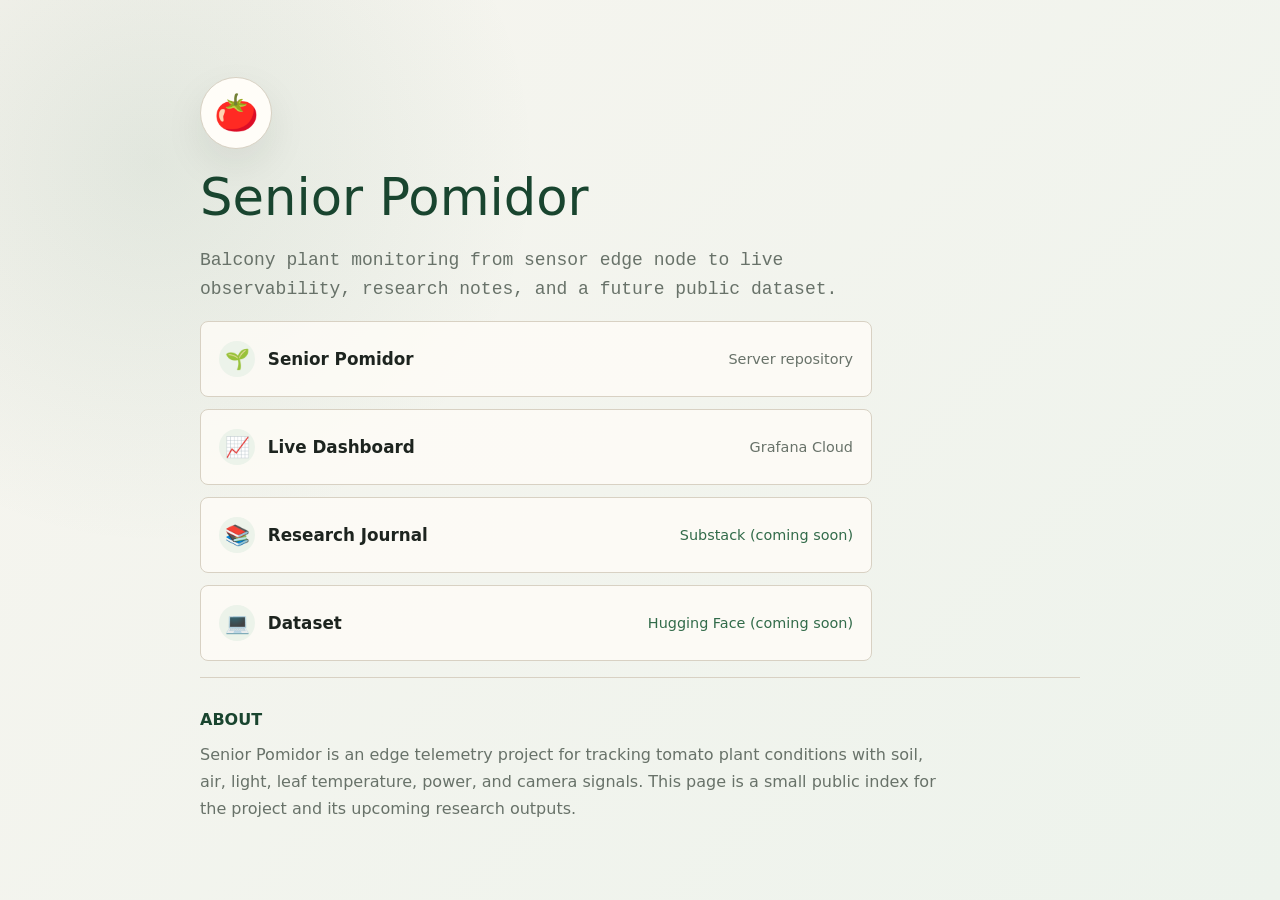
==== index.html @ fc08e9f3 "Point landing page to public server repository" ====
<!doctype html>
<html lang="en">
  <head>
    <meta charset="utf-8">
    <meta name="viewport" content="width=device-width, initial-scale=1">
    <meta
      name="description"
      content="Senior Pomidor is a balcony plant monitoring project with edge telemetry, dashboarding, research notes, and an open dataset roadmap."
    >
    <title>Senior Pomidor</title>
    <link rel="stylesheet" href="styles.css">
  </head>
  <body>
    <main>
      <section class="hero" aria-labelledby="title">
        <div class="mark" aria-hidden="true">&#x1f345;</div>
        <h1 id="title">Senior Pomidor</h1>
        <p class="summary">
          Balcony plant monitoring from sensor edge node to live observability,
          research notes, and a future public dataset.
        </p>
      </section>

      <nav class="links" aria-label="Project links">
        <a class="link" href="https://github.com/cracketus/senior-pomidor-server">
          <span class="label"><span class="icon" aria-hidden="true">&#x1f331;</span>Senior Pomidor</span>
          <span class="meta">Server repository</span>
        </a>
        <a class="link" href="https://stoutibex436.grafana.net/public-dashboards/a2351e3f708642dfa676d7c4c9683a00">
          <span class="label"><span class="icon" aria-hidden="true">&#x1f4c8;</span>Live Dashboard</span>
          <span class="meta">Grafana Cloud</span>
        </a>
        <a class="link stub" href="#research-journal" id="research-journal">
          <span class="label"><span class="icon" aria-hidden="true">&#x1f4da;</span>Research Journal</span>
          <span class="meta">Substack (coming soon)</span>
        </a>
        <a class="link stub" href="#dataset" id="dataset">
          <span class="label"><span class="icon" aria-hidden="true">&#x1f4bb;</span>Dataset</span>
          <span class="meta">Hugging Face (coming soon)</span>
        </a>
      </nav>

      <section class="about" id="about" aria-labelledby="about-title">
        <h2 id="about-title">About</h2>
        <p>
          Senior Pomidor is an edge telemetry project for tracking tomato plant
          conditions with soil, air, light, leaf temperature, power, and camera
          signals. This page is a small public index for the project and its
          upcoming research outputs.
        </p>
      </section>
    </main>
  </body>
</html>
---- styles.css ----
:root {
  color-scheme: light;
  --bg: #f7f5ef;
  --text: #1d241f;
  --muted: #687269;
  --line: #d8d1c3;
  --panel: #fffdf8;
  --accent: #326b4a;
  --accent-strong: #19452f;
}

* {
  box-sizing: border-box;
}

body {
  min-height: 100vh;
  margin: 0;
  font-family:
    Inter, ui-sans-serif, system-ui, -apple-system, BlinkMacSystemFont,
    "Segoe UI", sans-serif;
  background:
    radial-gradient(circle at 12% 18%, rgba(50, 107, 74, 0.1), transparent 24rem),
    linear-gradient(135deg, #f7f5ef 0%, #edf3ec 100%);
  color: var(--text);
}

main {
  width: min(100% - 2rem, 880px);
  min-height: 100vh;
  margin: 0 auto;
  display: grid;
  align-content: center;
  gap: 1rem;
  padding: 4rem 0;
}

.hero {
  display: grid;
  gap: 1.5rem;
}

.mark {
  width: 4.5rem;
  height: 4.5rem;
  display: grid;
  place-items: center;
  border: 1px solid var(--line);
  border-radius: 50%;
  background: var(--panel);
  box-shadow: 0 1rem 2.5rem rgba(29, 36, 31, 0.08);
  font-size: 2.25rem;
}

h1 {
  margin: 0;
  color: var(--accent-strong);
  font-size: clamp(1rem, 4vw, 4.5rem);
  line-height: 0.94;
  font-weight: 400;
}

.summary {
  max-width: 42rem;
  margin: 0;
  color: var(--muted);
  font-size: 1.125rem;
  line-height: 1.65;
  font-family: 'Courier New', Courier, monospace;
}

.links {
  display: grid;
  gap: 0.75rem;
  max-width: 42rem;
}

.link {
  display: flex;
  min-height: 4.75rem;
  align-items: center;
  justify-content: space-between;
  gap: 1rem;
  padding: 1rem 1.125rem;
  border: 1px solid var(--line);
  border-radius: 8px;
  background: rgba(255, 253, 248, 0.78);
  color: var(--text);
  text-decoration: none;
  transition:
    border-color 160ms ease,
    background 160ms ease,
    transform 160ms ease;
}

.link:hover,
.link:focus-visible {
  border-color: rgba(50, 107, 74, 0.55);
  background: var(--panel);
  transform: translateY(-1px);
  outline: none;
}

.label {
  display: flex;
  align-items: center;
  gap: 0.8rem;
  font-size: 1.05rem;
  font-weight: 680;
}

.icon {
  width: 2.25rem;
  height: 2.25rem;
  display: grid;
  flex: 0 0 auto;
  place-items: center;
  border-radius: 50%;
  background: #ecf3ea;
  font-size: 1.25rem;
}

.meta {
  flex: 0 0 auto;
  color: var(--muted);
  font-size: 0.9rem;
}

.stub .meta {
  color: var(--accent);
}

.about {
  border-top: 1px solid var(--line);
  padding-top: 2rem;
}

h2 {
  margin: 0 0 0.75rem;
  color: var(--accent-strong);
  font-size: 1rem;
  letter-spacing: 0;
  text-transform: uppercase;
}

.about p {
  max-width: 46rem;
  margin: 0;
  color: var(--muted);
  line-height: 1.7;
}

@media (max-width: 620px) {
  main {
    width: min(100% - 1.25rem, 880px);
    padding: 2.5rem 0;
    gap: 2.25rem;
  }

  h1 {
    font-size: 3.4rem;
  }

  .link {
    align-items: flex-start;
    flex-direction: column;
  }

  .meta {
    padding-left: 3.05rem;
  }
}
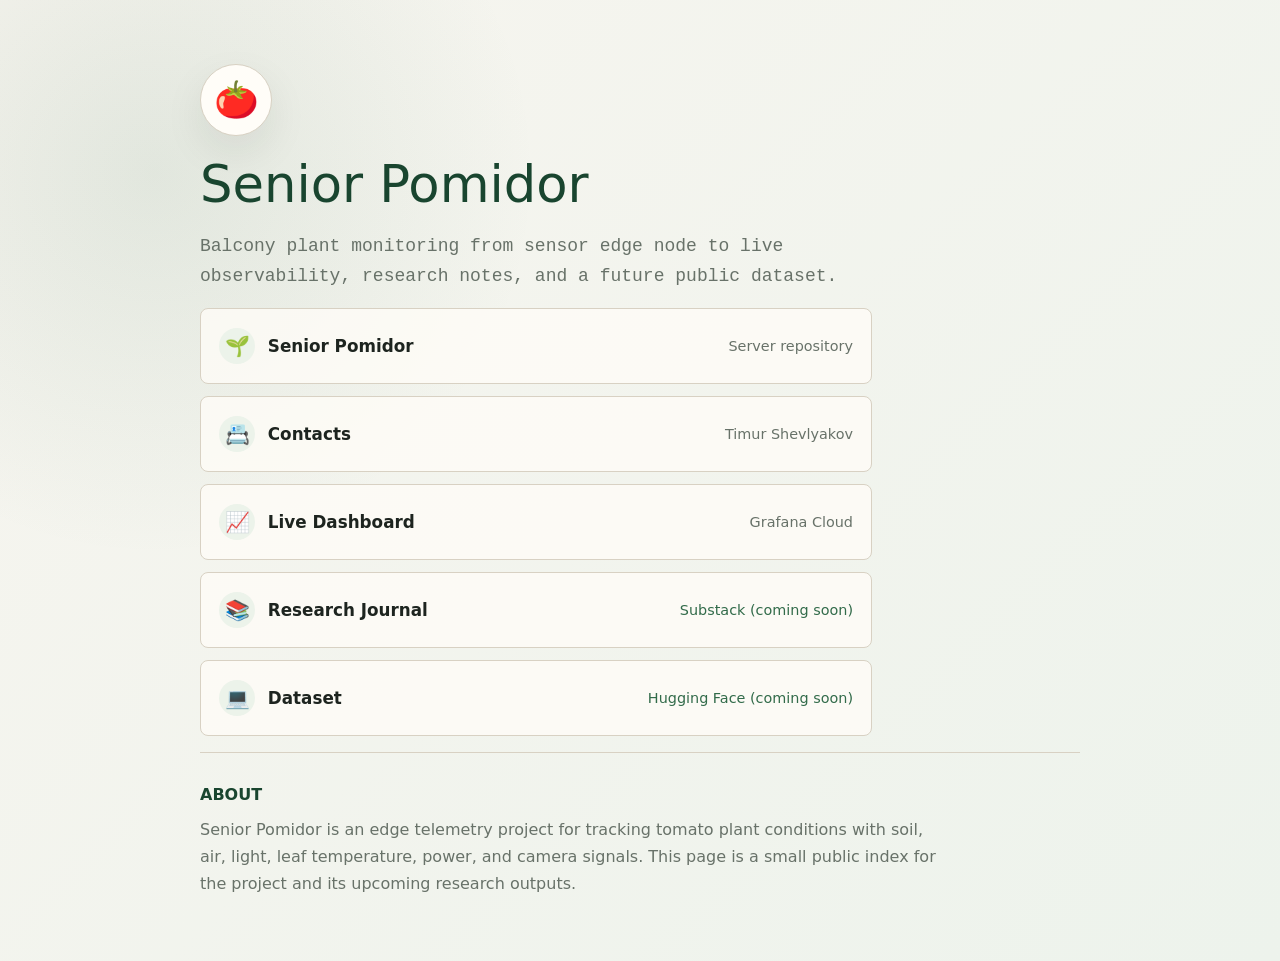
==== commit da416341: "Add contacts link to main landing page" ====
--- a/index.html
+++ b/index.html
@@ -26,6 +26,10 @@
           <span class="label"><span class="icon" aria-hidden="true">&#x1f331;</span>Senior Pomidor</span>
           <span class="meta">Server repository</span>
         </a>
+        <a class="link" href="/contacts/">
+          <span class="label"><span class="icon" aria-hidden="true">&#x1f4c7;</span>Contacts</span>
+          <span class="meta">Timur Shevlyakov</span>
+        </a>
         <a class="link" href="https://stoutibex436.grafana.net/public-dashboards/a2351e3f708642dfa676d7c4c9683a00">
           <span class="label"><span class="icon" aria-hidden="true">&#x1f4c8;</span>Live Dashboard</span>
           <span class="meta">Grafana Cloud</span>
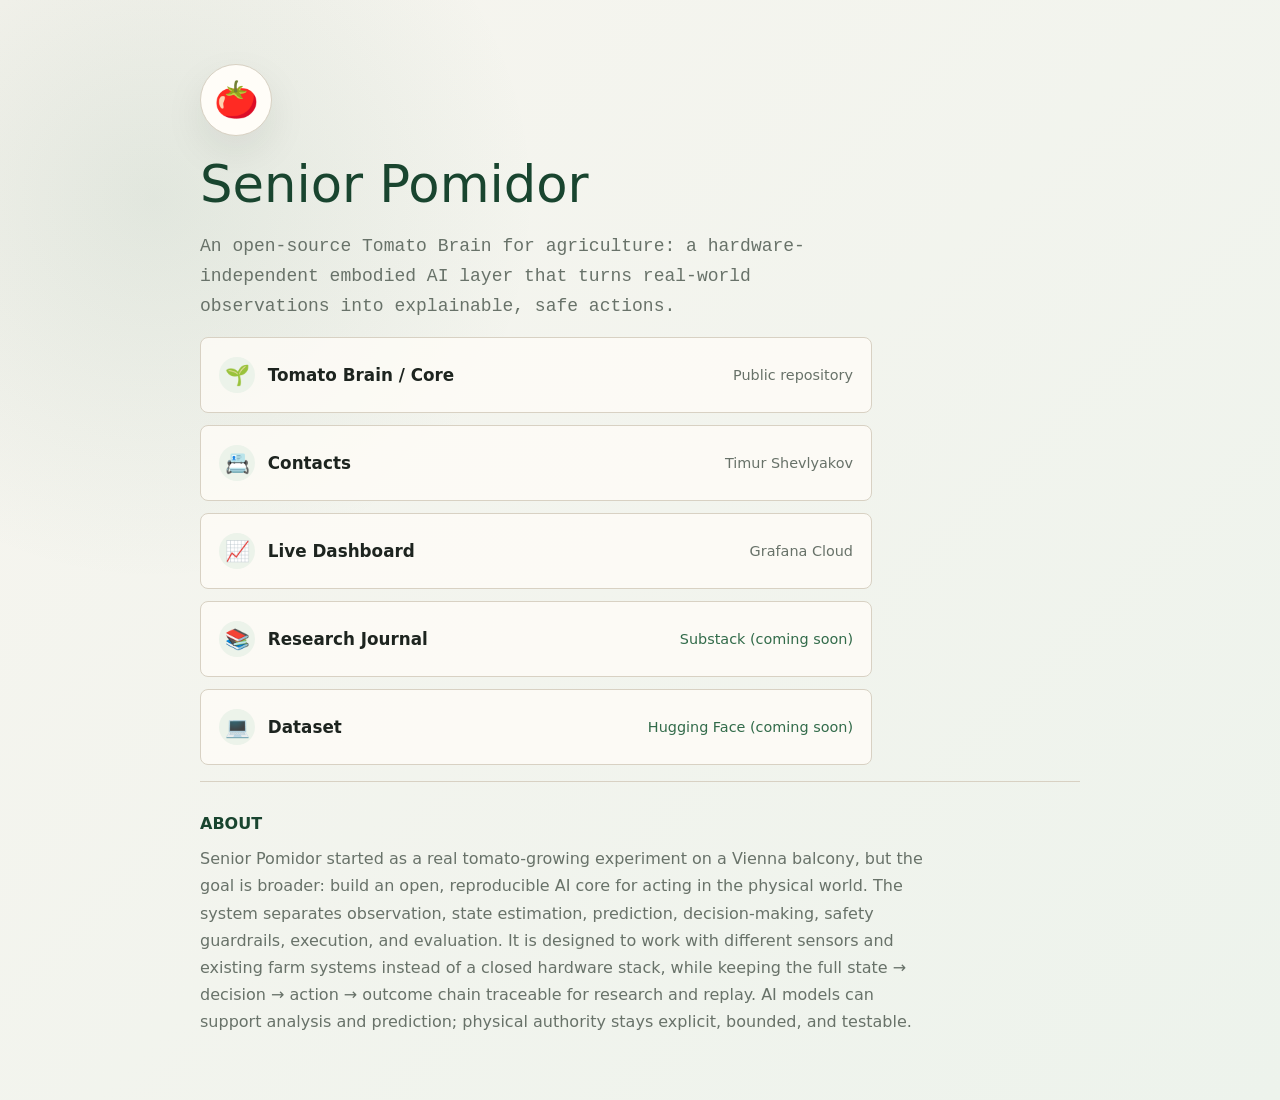
==== commit 2d11f8da: "Revise landing copy around Tomato Brain philosophy" ====
--- a/index.html
+++ b/index.html
@@ -5,9 +5,9 @@
     <meta name="viewport" content="width=device-width, initial-scale=1">
     <meta
       name="description"
-      content="Senior Pomidor is a balcony plant monitoring project with edge telemetry, dashboarding, research notes, and an open dataset roadmap."
+      content="Senior Pomidor is an open-source embodied AI research project building a hardware-independent decision and control layer for agriculture."
     >
-    <title>Senior Pomidor</title>
+    <title>Senior Pomidor · Tomato Brain</title>
     <link rel="stylesheet" href="styles.css">
   </head>
   <body>
@@ -16,15 +16,15 @@
         <div class="mark" aria-hidden="true">&#x1f345;</div>
         <h1 id="title">Senior Pomidor</h1>
         <p class="summary">
-          Balcony plant monitoring from sensor edge node to live observability,
-          research notes, and a future public dataset.
+          An open-source Tomato Brain for agriculture: a hardware-independent embodied AI layer
+          that turns real-world observations into explainable, safe actions.
         </p>
       </section>
 
       <nav class="links" aria-label="Project links">
         <a class="link" href="https://github.com/cracketus/senior-pomidor-server">
-          <span class="label"><span class="icon" aria-hidden="true">&#x1f331;</span>Senior Pomidor</span>
-          <span class="meta">Server repository</span>
+          <span class="label"><span class="icon" aria-hidden="true">&#x1f331;</span>Tomato Brain / Core</span>
+          <span class="meta">Public repository</span>
         </a>
         <a class="link" href="/contacts/">
           <span class="label"><span class="icon" aria-hidden="true">&#x1f4c7;</span>Contacts</span>
@@ -47,10 +47,14 @@
       <section class="about" id="about" aria-labelledby="about-title">
         <h2 id="about-title">About</h2>
         <p>
-          Senior Pomidor is an edge telemetry project for tracking tomato plant
-          conditions with soil, air, light, leaf temperature, power, and camera
-          signals. This page is a small public index for the project and its
-          upcoming research outputs.
+          Senior Pomidor started as a real tomato-growing experiment on a Vienna balcony,
+          but the goal is broader: build an open, reproducible AI core for acting in the
+          physical world. The system separates observation, state estimation, prediction,
+          decision-making, safety guardrails, execution, and evaluation. It is designed to
+          work with different sensors and existing farm systems instead of a closed hardware
+          stack, while keeping the full state → decision → action → outcome chain traceable
+          for research and replay. AI models can support analysis and prediction; physical
+          authority stays explicit, bounded, and testable.
         </p>
       </section>
     </main>
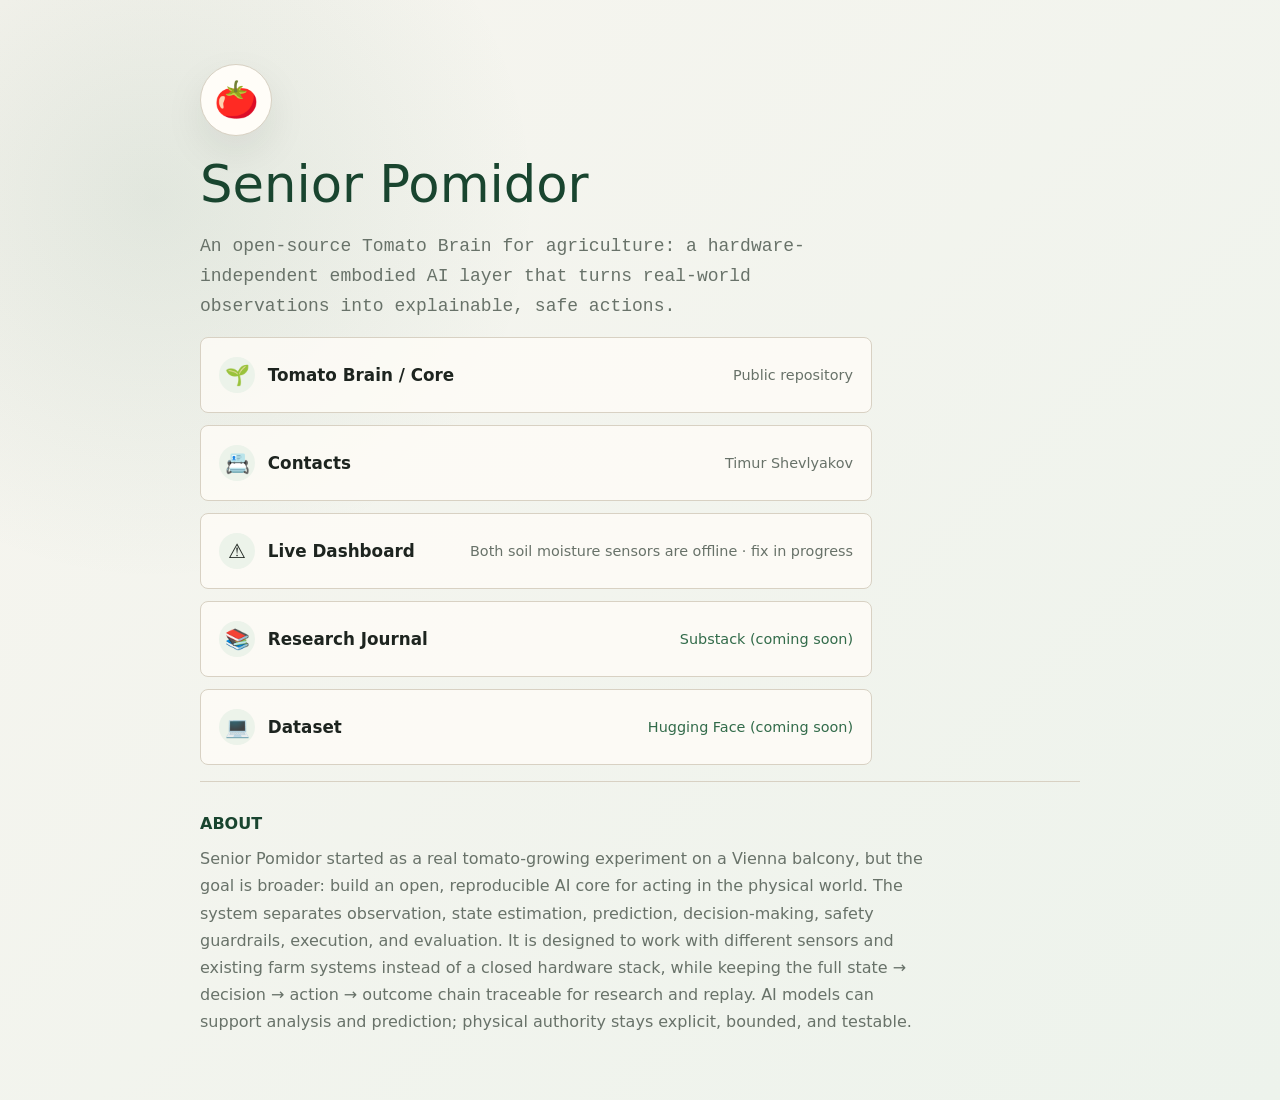
==== commit 856a9d3a: "docs(site): mark soil moisture sensor outage" ====
--- a/index.html
+++ b/index.html
@@ -30,9 +30,9 @@
           <span class="label"><span class="icon" aria-hidden="true">&#x1f4c7;</span>Contacts</span>
           <span class="meta">Timur Shevlyakov</span>
         </a>
-        <a class="link" href="https://stoutibex436.grafana.net/public-dashboards/a2351e3f708642dfa676d7c4c9683a00">
-          <span class="label"><span class="icon" aria-hidden="true">&#x1f4c8;</span>Live Dashboard</span>
-          <span class="meta">Grafana Cloud</span>
+        <a class="link" href="https://stoutibex436.grafana.net/public-dashboards/913e33e032334becb3b01504373a364d">
+          <span class="label"><span class="icon" aria-hidden="true">&#x26a0;&#xfe0f;</span>Live Dashboard</span>
+          <span class="meta">Both soil moisture sensors are offline · fix in progress</span>
         </a>
         <a class="link stub" href="#research-journal" id="research-journal">
           <span class="label"><span class="icon" aria-hidden="true">&#x1f4da;</span>Research Journal</span>
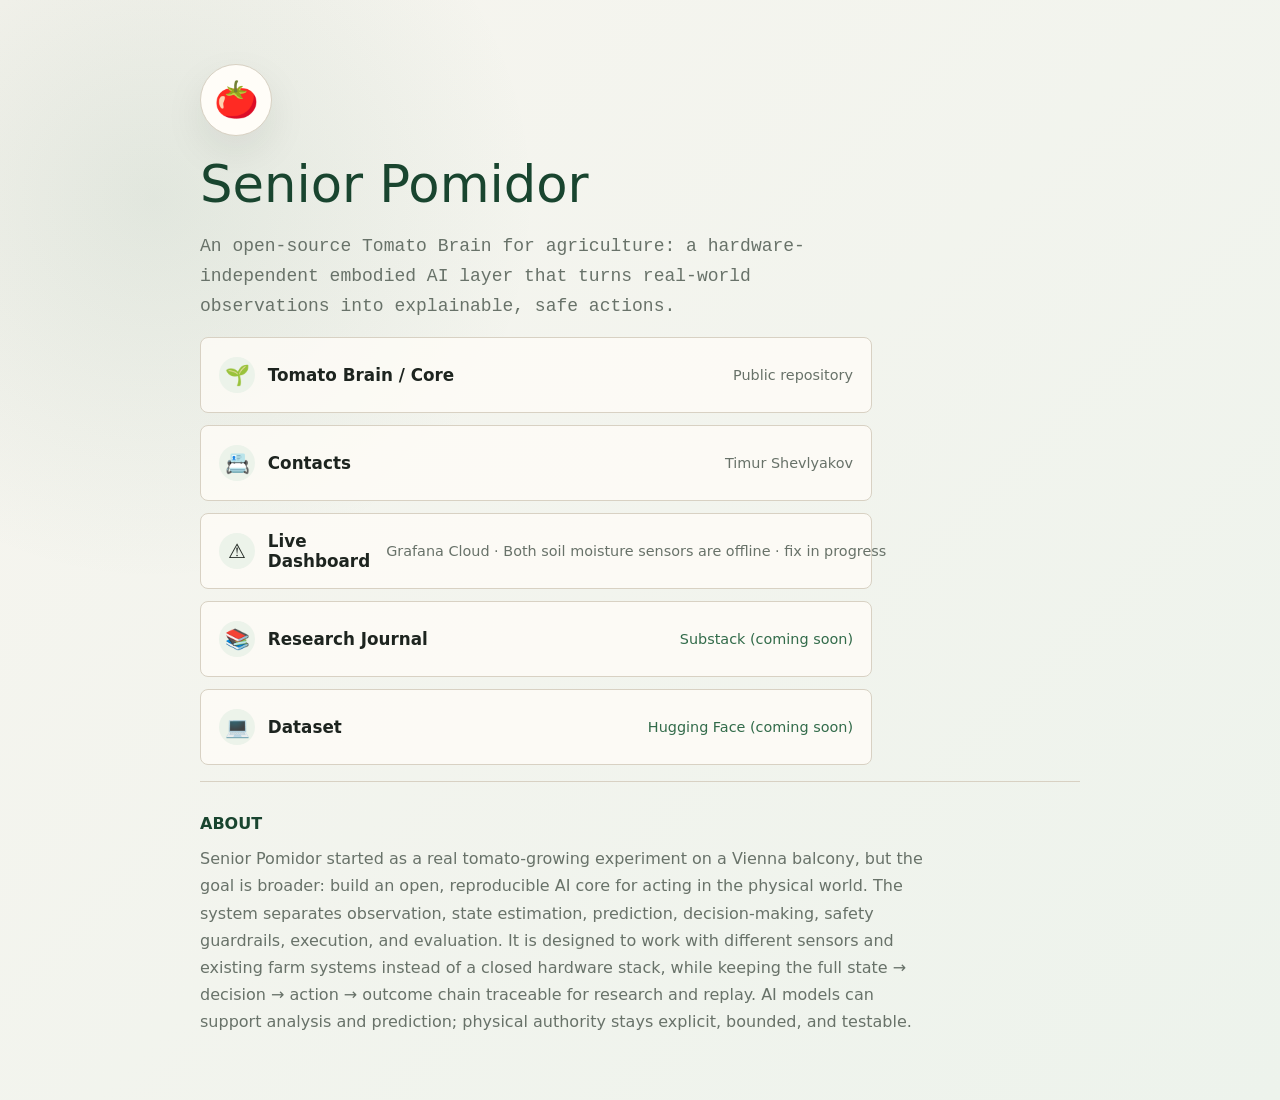
==== commit 0fbd4201: "fix(site): preserve Grafana Cloud label in outage notice" ====
--- a/index.html
+++ b/index.html
@@ -32,7 +32,7 @@
         </a>
         <a class="link" href="https://stoutibex436.grafana.net/public-dashboards/913e33e032334becb3b01504373a364d">
           <span class="label"><span class="icon" aria-hidden="true">&#x26a0;&#xfe0f;</span>Live Dashboard</span>
-          <span class="meta">Both soil moisture sensors are offline · fix in progress</span>
+          <span class="meta">Grafana Cloud · Both soil moisture sensors are offline · fix in progress</span>
         </a>
         <a class="link stub" href="#research-journal" id="research-journal">
           <span class="label"><span class="icon" aria-hidden="true">&#x1f4da;</span>Research Journal</span>
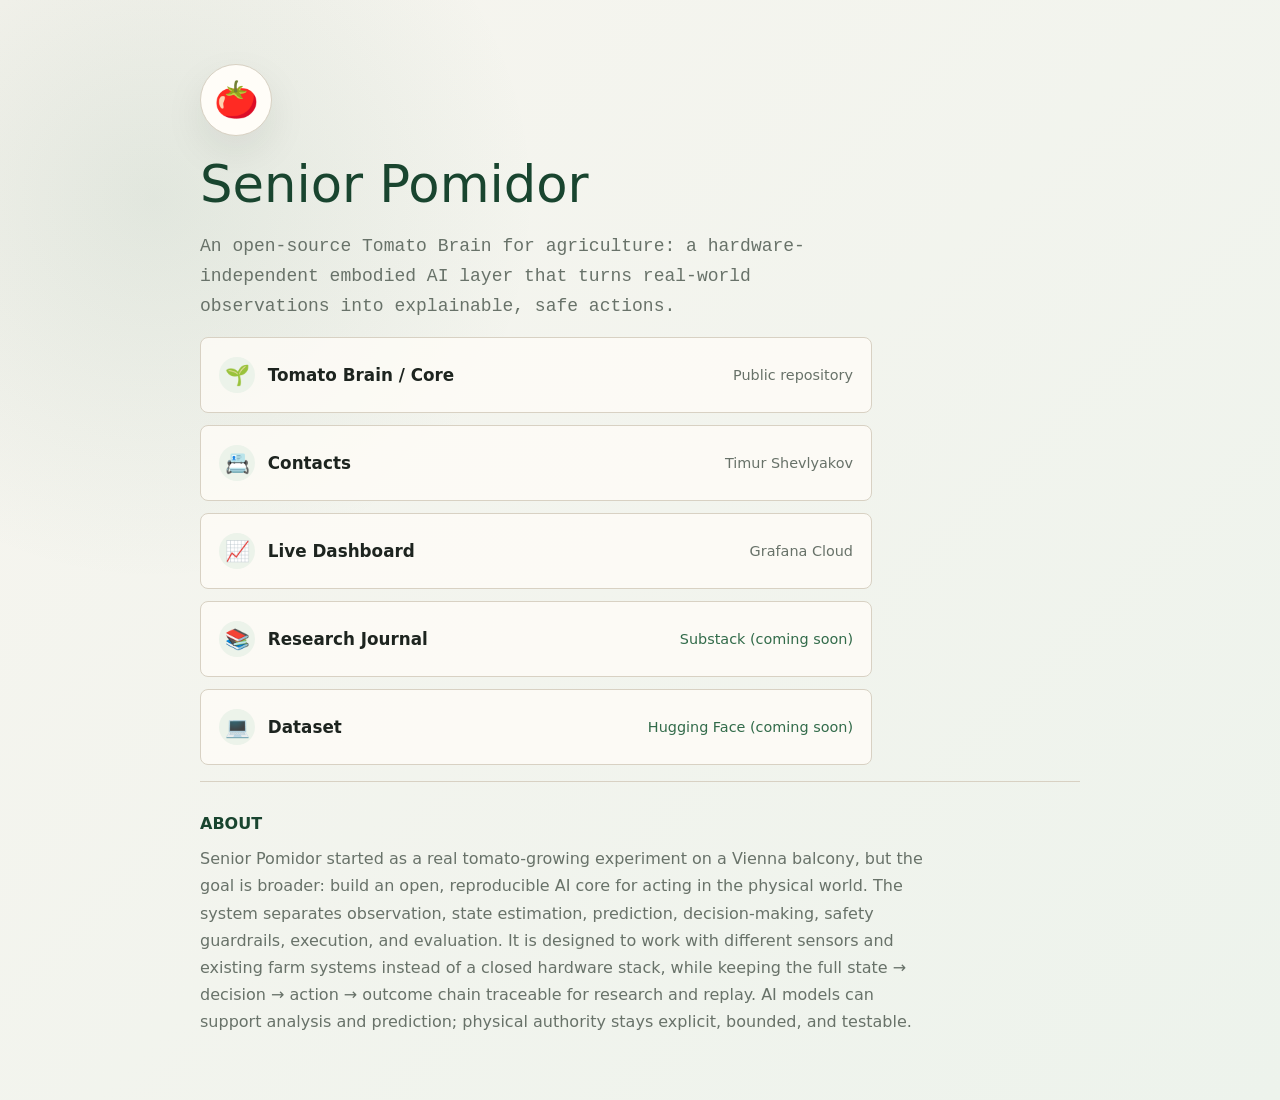
==== commit bd202f51: "docs(site): clear resolved moisture sensor outage notice" ====
--- a/index.html
+++ b/index.html
@@ -31,8 +31,8 @@
           <span class="meta">Timur Shevlyakov</span>
         </a>
         <a class="link" href="https://stoutibex436.grafana.net/public-dashboards/913e33e032334becb3b01504373a364d">
-          <span class="label"><span class="icon" aria-hidden="true">&#x26a0;&#xfe0f;</span>Live Dashboard</span>
-          <span class="meta">Grafana Cloud · Both soil moisture sensors are offline · fix in progress</span>
+          <span class="label"><span class="icon" aria-hidden="true">&#x1f4c8;</span>Live Dashboard</span>
+          <span class="meta">Grafana Cloud</span>
         </a>
         <a class="link stub" href="#research-journal" id="research-journal">
           <span class="label"><span class="icon" aria-hidden="true">&#x1f4da;</span>Research Journal</span>
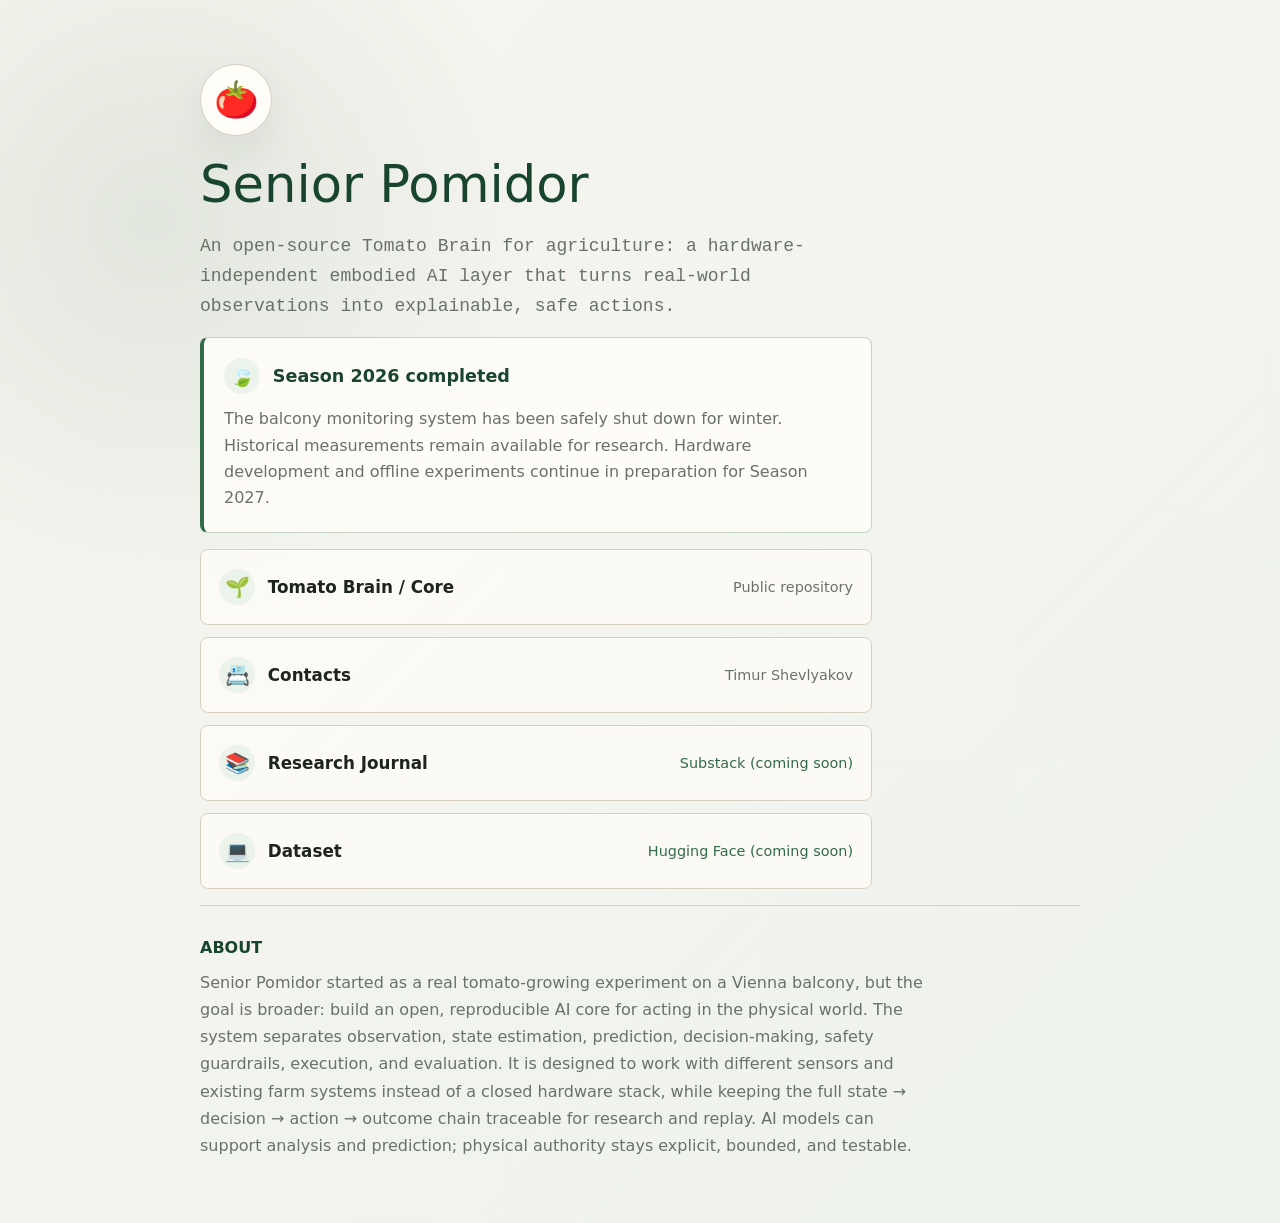
==== commit ef5c19c6: "docs: update public page for 2026 season closeout" ====
--- a/index.html
+++ b/index.html
@@ -21,6 +21,18 @@
         </p>
       </section>
 
+      <section class="season-status" aria-labelledby="season-status-title">
+        <div class="season-status-heading">
+          <span class="icon" aria-hidden="true">&#x1f343;</span>
+          <h2 id="season-status-title">Season 2026 completed</h2>
+        </div>
+        <p>
+          The balcony monitoring system has been safely shut down for winter.
+          Historical measurements remain available for research. Hardware development
+          and offline experiments continue in preparation for Season 2027.
+        </p>
+      </section>
+
       <nav class="links" aria-label="Project links">
         <a class="link" href="https://github.com/cracketus/senior-pomidor-server">
           <span class="label"><span class="icon" aria-hidden="true">&#x1f331;</span>Tomato Brain / Core</span>
@@ -29,10 +41,6 @@
         <a class="link" href="/contacts/">
           <span class="label"><span class="icon" aria-hidden="true">&#x1f4c7;</span>Contacts</span>
           <span class="meta">Timur Shevlyakov</span>
-        </a>
-        <a class="link" href="https://stoutibex436.grafana.net/public-dashboards/913e33e032334becb3b01504373a364d">
-          <span class="label"><span class="icon" aria-hidden="true">&#x1f4c8;</span>Live Dashboard</span>
-          <span class="meta">Grafana Cloud</span>
         </a>
         <a class="link stub" href="#research-journal" id="research-journal">
           <span class="label"><span class="icon" aria-hidden="true">&#x1f4da;</span>Research Journal</span>
--- a/styles.css
+++ b/styles.css
@@ -67,6 +67,36 @@
   font-size: 1.125rem;
   line-height: 1.65;
   font-family: 'Courier New', Courier, monospace;
+}
+
+.season-status {
+  display: grid;
+  gap: 0.75rem;
+  max-width: 42rem;
+  padding: 1.25rem;
+  border: 1px solid rgba(50, 107, 74, 0.28);
+  border-left: 4px solid var(--accent);
+  border-radius: 8px;
+  background: rgba(255, 253, 248, 0.86);
+}
+
+.season-status-heading {
+  display: flex;
+  align-items: center;
+  gap: 0.8rem;
+}
+
+.season-status h2 {
+  margin: 0;
+  font-size: 1.1rem;
+  letter-spacing: normal;
+  text-transform: none;
+}
+
+.season-status p {
+  margin: 0;
+  color: var(--muted);
+  line-height: 1.65;
 }
 
 .links {
